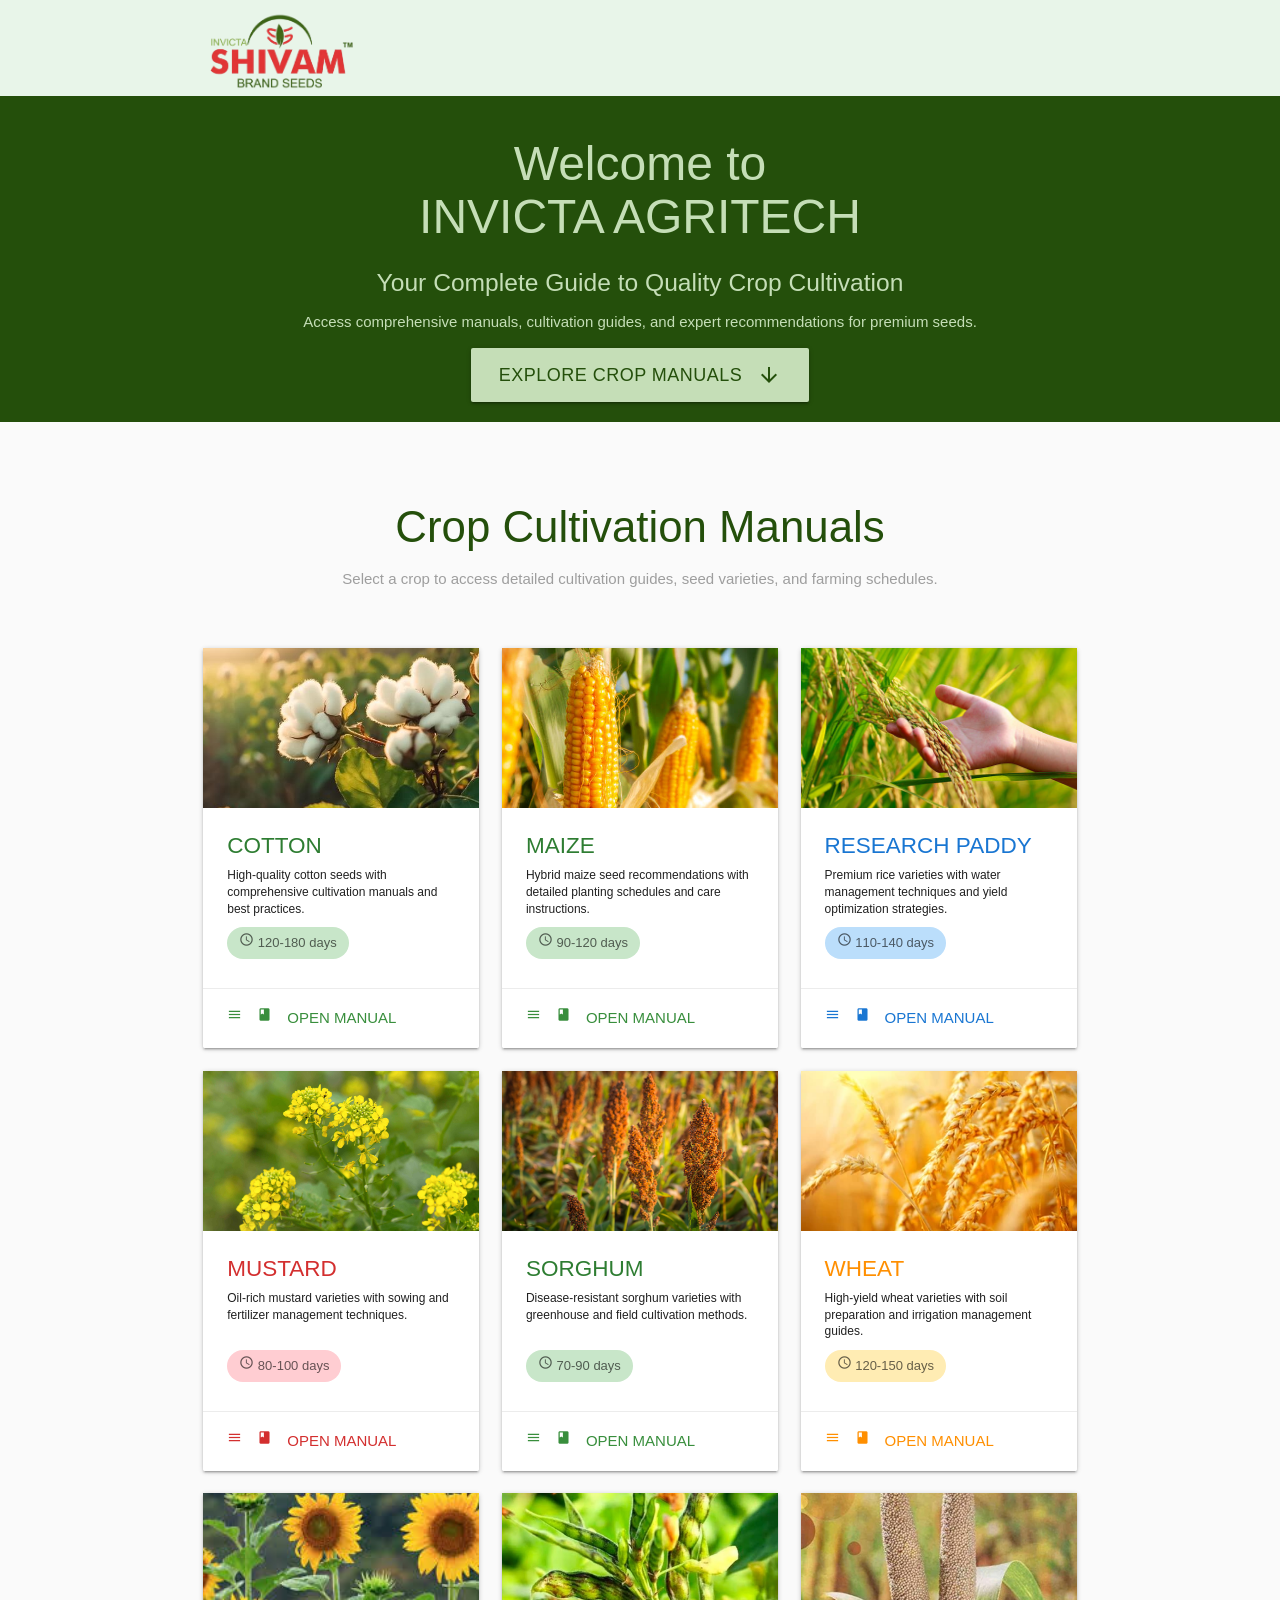
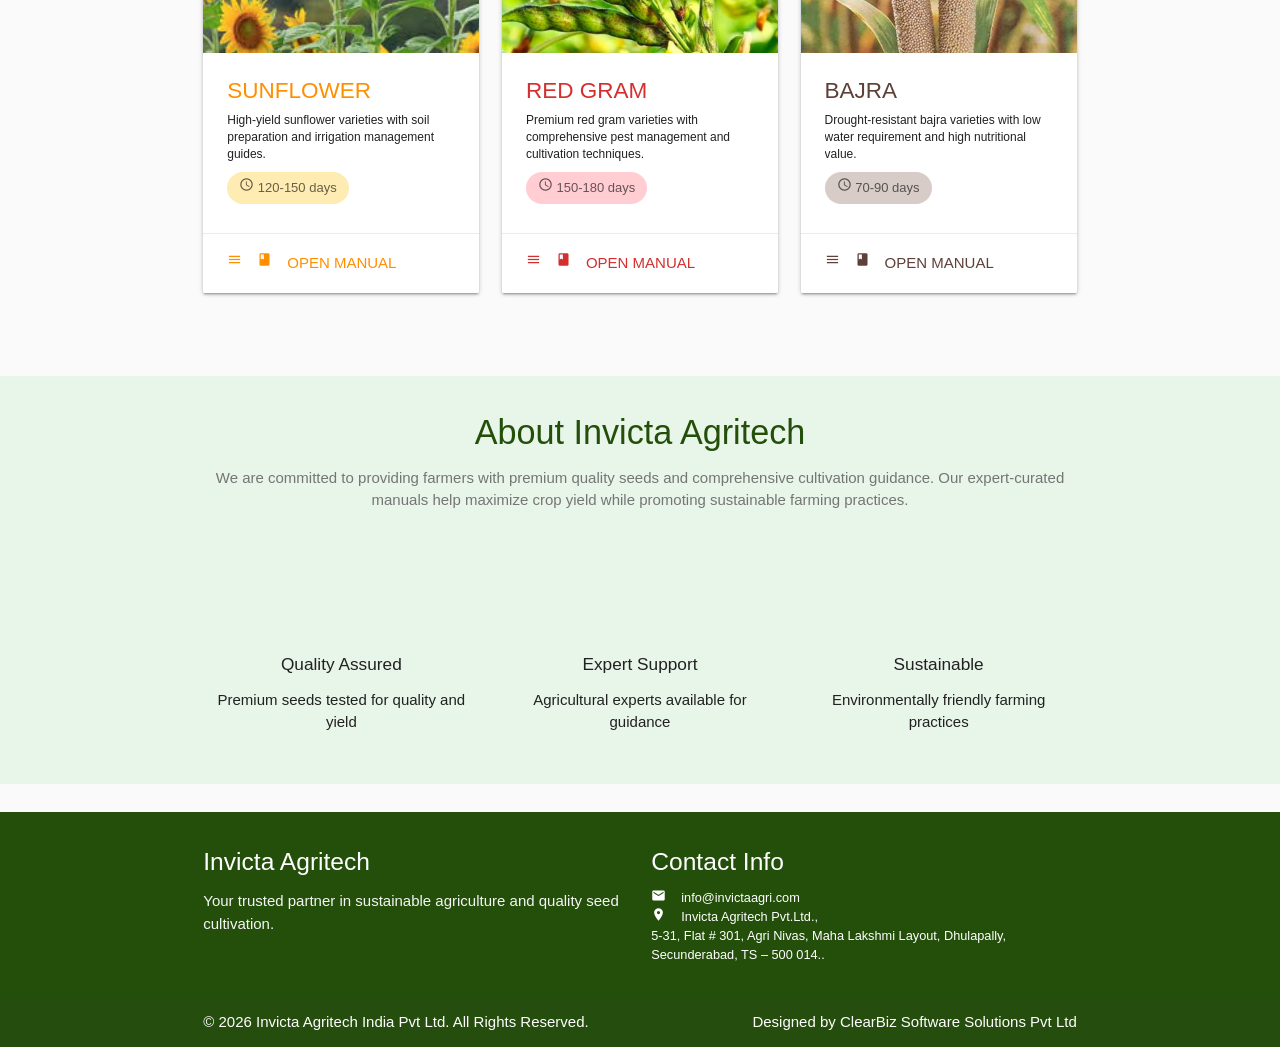
==== index.html @ 0d57b001 "Initial setup" ====
<!DOCTYPE html>
<html lang="en">

<head>
	<meta charset="UTF-8">
	<meta name="viewport" content="width=device-width, initial-scale=1.0">
	<title>INVICTA AGRITECH - Crop Manual Portal</title>

	<link href="https://cdnjs.cloudflare.com/ajax/libs/materialize/1.0.0/css/materialize.min.css" rel="stylesheet">
	<link href="https://fonts.googleapis.com/icon?family=Material+Icons" rel="stylesheet">
	<link href="/styles.css" rel="stylesheet">
</head>

<body>
	<nav class="green lighten-5">
		<div class="nav-wrapper container">
			<a href="#" class="brand-logo">
				<img src="/assets/logo.png" alt="INVICTA AGRITECH Logo"
					style="height: 80px; vertical-align: middle; margin-left: 8px;">
			</a>
		</div>
	</nav>
	<div class="hero-section" id="home" style="background-color:#244F0B;">
		<div class="container">
			<div class="row center-align">
				<div class="col s12">
					<h1 style="color:#c5deb7;">Welcome to <br />INVICTA AGRITECH</h1>
					<h5 style="color:#c5deb7">Your Complete Guide to Quality Crop Cultivation</h5>
					<p class="hide-on-small-only" style="color:#c5deb7;">Access comprehensive manuals, cultivation guides, and expert
						recommendations
						for premium seeds.</p>
					<a href="#crops" class="btn-large" style="background-color:#c5deb7; color:#244F0B; font-size: large;">
						Explore Crop Manuals
						<i class="material-icons right">arrow_downward</i>
					</a>
				</div>
			</div>
		</div>
	</div>

	<main class="container" id="crops">
		<div class="section">
			<div class="row center-align">
				<div class="col s12">
					<h3 style="color:#244F0B;">Crop Cultivation Manuals</h3>
					<p class="grey-text">Select a crop to access detailed cultivation guides, seed varieties, and
						farming schedules.</p>
				</div>
			</div>
		</div>

		<div class="row">
			<div class="col s12 m6 l4">
				<div class="card hoverable">
					<div class="card-image crop-image">
						<img src="/assets/cottonCrop.jpg" alt="Cotton Crop"
							style="height: 250px; width: 100%; object-fit: cover;">
					</div>
					<div class="card-content">
						<span class="card-title green-text text-darken-3">COTTON</span>
						<p>High-quality cotton seeds with comprehensive cultivation manuals and best practices.</p>
						<div class="chip green lighten-4">
							<i class="material-icons tiny">schedule</i>
							120-180 days
						</div>
					</div>
					<div class="card-action">
						<a href="/pop/cotton/" class="green-text text-darken-2">
							<i class="material-icons left tiny">menu_book</i>Open Manual
						</a>
					</div>
				</div>
			</div>

			<div class="col s12 m6 l4">
				<div class="card hoverable">
					<div class="card-image crop-image">
						<img src="/assets/maizeCrop.jpg" alt="Maize Crop"
							style="height: 220px; width: 100%; object-fit: cover;">
					</div>
					<div class="card-content">
						<span class="card-title green-text text-darken-3">MAIZE</span>
						<p>Hybrid maize seed recommendations with detailed planting schedules and care instructions.</p>
						<div class="chip green lighten-4">
							<i class="material-icons tiny">schedule</i>
							90-120 days
						</div>
					</div>
					<div class="card-action">
						<a href="/pop/maize" class="green-text text-darken-2">
							<i class="material-icons left tiny">menu_book</i>Open Manual
						</a>
					</div>
				</div>
			</div>

			<div class="col s12 m6 l4">
				<div class="card hoverable">
					<div class="card-image crop-image">
						<img src="/assets/paddyCrop.jpg" alt="Research Paddy Crop"
							style="height: 200px; width: 100%; object-fit: cover;">
					</div>
					<div class="card-content">
						<span class="card-title blue-text text-darken-2">RESEARCH PADDY</span>
						<p>Premium rice varieties with water management techniques and yield optimization strategies.
						</p>
						<div class="chip blue lighten-4">
							<i class="material-icons tiny">schedule</i>
							110-140 days
						</div>
					</div>
					<div class="card-action">
						<a href="/pop/paddy" class="blue-text text-darken-2">
							<i class="material-icons left tiny">menu_book</i>Open Manual
						</a>
					</div>
				</div>
			</div>

			<div class="col s12 m6 l4">
				<div class="card hoverable">
					<div class="card-image crop-image">
						<img src="/assets/mustardImage.jpg" alt="Mustard Crop"
							style="height: 180px; width: 100%; object-fit: cover;">
					</div>
					<div class="card-content">
						<span class="card-title red-text text-darken-2">MUSTARD</span>
						<p>Oil-rich mustard varieties with sowing and fertilizer management techniques.</p>
						<div class="chip red lighten-4">
							<i class="material-icons tiny">schedule</i>
							80-100 days
						</div>
					</div>
					<div class="card-action">
						<a href="/pop/mustard" class="red-text text-darken-2">
							<i class="material-icons left tiny">menu_book</i>Open Manual
						</a>
					</div>
				</div>
			</div>

			<div class="col s12 m6 l4">
				<div class="card hoverable">
					<div class="card-image crop-image">
						<img src="/assets/sorghumImage.jpg" alt="Sorghum Crop"
							style="height: 190px; width: 100%; object-fit: cover;">
					</div>
					<div class="card-content">
						<span class="card-title green-text text-darken-3">SORGHUM</span>
						<p>Disease-resistant sorghum varieties with greenhouse and field cultivation methods.</p>
						<div class="chip green lighten-4">
							<i class="material-icons tiny">schedule</i>
							70-90 days
						</div>
					</div>
					<div class="card-action">
						<a href="/pop/sorghum" class="green-text text-darken-2">
							<i class="material-icons left tiny">menu_book</i>Open Manual
						</a>
					</div>
				</div>
			</div>

			<div class="col s12 m6 l4">
				<div class="card hoverable">
					<div class="card-image crop-image">
						<img src="/assets/wheatCrop.webp" alt="Wheat Crop"
							style="height: 240px; width: 100%; object-fit: cover;">
					</div>
					<div class="card-content">
						<span class="card-title amber-text text-darken-3">WHEAT</span>
						<p>High-yield wheat varieties with soil preparation and irrigation management guides.</p>
						<div class="chip amber lighten-4">
							<i class="material-icons tiny">schedule</i>
							120-150 days
						</div>
					</div>
					<div class="card-action">
						<a href="/pop/wheat" class="amber-text text-darken-3">
							<i class="material-icons left tiny">menu_book</i>Open Manual
						</a>
					</div>
				</div>
			</div>

			<div class="col s12 m6 l4">
				<div class="card hoverable">
					<div class="card-image crop-image">
						<img src="/assets/SunflowerImage.jpg" alt="Sunflower Crop"
							style="height: 240px; width: 100%; object-fit: cover;">
					</div>
					<div class="card-content">
						<span class="card-title amber-text text-darken-3">SUNFLOWER</span>
						<p>High-yield sunflower varieties with soil preparation and irrigation management guides.</p>
						<div class="chip amber lighten-4">
							<i class="material-icons tiny">schedule</i>
							120-150 days
						</div>
					</div>
					<div class="card-action">
						<a href="/pop/sunflower" class="amber-text text-darken-3">
							<i class="material-icons left tiny">menu_book</i>Open Manual
						</a>
					</div>
				</div>
			</div>

			<div class="col s12 m6 l4">
				<div class="card hoverable">
					<div class="card-image crop-image">
						<img src="/assets/redgram.jpg" alt="Red Gram Crop"
							style="height: 240px; width: 100%; object-fit: cover;">
					</div>
					<div class="card-content">
						<span class="card-title red-text text-darken-2">RED GRAM</span>
						<p>Premium red gram varieties with comprehensive pest management and cultivation techniques.</p>
						<div class="chip red lighten-4">
							<i class="material-icons tiny">schedule</i>
							150-180 days
						</div>
					</div>
					<div class="card-action">
						<a href="/pop/redGram" class="red-text text-darken-2">
							<i class="material-icons left tiny">menu_book</i>Open Manual
						</a>
					</div>
				</div>
			</div>

			<div class="col s12 m6 l4">
				<div class="card hoverable">
					<div class="card-image crop-image">
						<img src="/assets/bajra.jpg" alt="Bajra Crop"
							style="height: 240px; width: 100%; object-fit: cover;">
					</div>
					<div class="card-content">
						<span class="card-title brown-text text-darken-2">BAJRA</span>
						<p>Drought-resistant bajra varieties with low water requirement and high nutritional value.</p>
						<div class="chip brown lighten-4">
							<i class="material-icons tiny">schedule</i>
							70-90 days
						</div>
					</div>
					<div class="card-action">
						<a href="/pop/bajra" class="brown-text text-darken-2">
							<i class="material-icons left tiny">menu_book</i>Open Manual
						</a>
					</div>
				</div>
			</div>
		</div>
	</main>

	<div id="about" class="section green lighten-5">
		<div class="container">
			<div class="row">
				<div class="col s12 center-align">
					<h4 style="color: #244F0B;">About Invicta Agritech</h4>
					<p class="grey-text text-darken-1">
						We are committed to providing farmers with premium quality seeds and comprehensive cultivation
						guidance. Our expert-curated manuals help maximize crop yield while promoting sustainable
						farming
						practices.
					</p>
				</div>
			</div>
			<div class="row">
				<div class="col s12 m4 center-align">
					<i class="material-icons large" style="color:#244F0B;">verified</i>
					<h6>Quality Assured</h6>
					<p>Premium seeds tested for quality and yield</p>
				</div>
				<div class="col s12 m4 center-align">
					<i class="material-icons large" style="color:#244F0B;">support</i>
					<h6>Expert Support</h6>
					<p>Agricultural experts available for guidance</p>
				</div>
				<div class="col s12 m4 center-align">
					<i class="material-icons large" style="color:#244F0B;">eco</i>
					<h6>Sustainable</h6>
					<p>Environmentally friendly farming practices</p>
				</div>
			</div>
		</div>
	</div>

	<footer class="page-footer darken-2" style="background-color:#244F0B;">
		<div class="container">
			<div class="row">
				<div class="col s12 m6">
					<h5 class="white-text">Invicta Agritech</h5>
					<p class="grey-text text-lighten-4">
						Your trusted partner in sustainable agriculture and quality seed cultivation.
					</p>
				</div>
				<div class="col s12 m6">
					<h5 class="white-text">Contact Info</h5>
					<ul>
						<li><i class="material-icons left tiny">email</i>info@invictaagri.com</li>
						<li><i class="material-icons left tiny">location_on</i>Invicta Agritech Pvt.Ltd.,<br>
							5-31, Flat # 301, Agri Nivas, Maha Lakshmi Layout, Dhulapally,<br/> Secunderabad, TS – 500 014..
						</li>
					</ul>
				</div>
			</div>
		</div>
		<div class="footer-copyright">
			<div class="container">
				<div class="row" style="margin:0;">
					<div class="col s12 m6">
						<p class="white-text" style="margin:0;">© 2026 Invicta Agritech India Pvt Ltd. All Rights Reserved.</p>
					</div>
					<div class="col s12 m6 right-align">
						<p class="white-text" style="margin:0;">Designed by ClearBiz Software Solutions Pvt Ltd</p>
					</div>
				</div>
			</div>
		</div>
	</footer>

	<script src="https://cdnjs.cloudflare.com/ajax/libs/materialize/1.0.0/js/materialize.min.js"></script>
	<script src="/main.js"></script>
</body>

</html>
---- styles.css ----
/* css/styles.css
   Styling and small animations for the static seed manual site.
   Edit colors, spacing and typography here.
*/

/* Page layout */
html, body {
  height: 100%;
  margin: 0;
  font-family: "Roboto", "Helvetica", "Arial", sans-serif;
  -webkit-font-smoothing: antialiased;
  -moz-osx-font-smoothing: grayscale;
}

body {
  display: flex;
  flex-direction: column;
  min-height: 100vh;
  background: #fafafa;
  color: #212121;
}

/* Main content area grows to fill page, footer stays at bottom */
main {
  flex: 1 0 auto;
  padding-top: 24px;
  padding-bottom: 48px;
}

/* Fixed card dimensions for uniform appearance */
.card {
  height: 400px !important;
  display: flex;
  flex-direction: column;
}

/* Crop card image area — keep consistent height */
.crop-image {
  height: 160px;
  display: flex;
  align-items: center;
  justify-content: center;
  overflow: hidden;
  background-position: center;
  background-size: cover;
  flex-shrink: 0;
}

/* If you use SVG placeholders inside .card-image, ensure they scale */
.crop-image svg {
  width: 100%;
  height: 100%;
}

/* Fixed card content area */
.card-content {
  flex: 1;
  display: flex;
  flex-direction: column;
  padding: 16px;
  height: 180px;
  overflow: hidden;
}

/* Card title styling */
.card-title {
  font-size: 1.5rem !important;
  font-weight: 500 !important;
  margin-bottom: 8px !important;
  line-height: 1.2 !important;
}

/* Card description text */
.card-content p {
  flex: 1;
  font-size: 0.8rem;
  line-height: 1.4;
  margin-bottom: 12px;
  overflow: hidden;
  display: -webkit-box;
  -webkit-line-clamp: 3;
  line-clamp: 3;
  -webkit-box-orient: vertical;
}

/* Chip positioning */
.card-content .chip {
  margin-top: auto;
  align-self: flex-start;
}

/* Fixed card action area */
.card-action {
  height: 60px;
  display: flex;
  align-items: center;
  padding: 16px;
  flex-shrink: 0;
}

/* Language cards behave like buttons */
/* Legacy language-card styles removed (replaced by tabs) */

/* Language tabs */
#language-tabs {
  background: transparent;
  box-shadow: none;
}


/* make anchors fill the tab and center text */
#language-tabs .tab a {
  color: #444;
  font-weight: 600;
  border-radius: 6px 6px 0 0;
  padding: 10px 12px;
  display: block;
  width: 100%;
  box-sizing: border-box;
  text-align: center;
  transition: transform 160ms ease, box-shadow 160ms ease, opacity 160ms ease;
}

#language-tabs .tab a:hover {
  transform: translateY(-3px);
}

/* Distribute tabs evenly across the available width (6 tabs -> 16.6667%) */
#language-tabs .tabs .tab {
  width: calc(100% / 6) !important;
  float: left !important;
  display: block !important;
}

/* Active state styling - default active look */
#language-tabs .tab a.active {
  box-shadow: 0 6px 18px rgba(0,0,0,0.12);
  transform: translateY(0);
  color: #fff !important; /* ensure contrast when active */
}

/* Per-language active background using data-lang attribute on the <a> */
#language-tabs .tab a.active[data-lang="en"] { background-color: #f57c00; }
#language-tabs .tab a.active[data-lang="hi"] { background-color: #43a047; }
#language-tabs .tab a.active[data-lang="te"] { background-color: #0288d1; }
#language-tabs .tab a.active[data-lang="ta"] { background-color: #d32f2f; }
#language-tabs .tab a.active[data-lang="kn"] { background-color: #6a1b9a; }
#language-tabs .tab a.active[data-lang="mr"] { background-color: #00796b; }

/* Responsive: on very small screens allow horizontal scroll instead of forcing tiny tabs */
@media (max-width: 600px) {
  #language-tabs .tabs {
    overflow-x: auto;
    white-space: nowrap;
  }
  #language-tabs .tabs .tab {
    width: auto !important;
    display: inline-block !important;
    float: none !important;
  }
  #language-tabs .tab a {
    display: inline-block;
    padding: 10px 14px;
  }
}

/* Per-language colors (background on active) */
.lang-en { background-color: #244F0B; color: #fff !important; } /* green (darken-2) */
.lang-hi { background-color: #43a047; color: #fff !important; } /* green */
.lang-te { background-color: #0288d1; color: #fff !important; } /* blue */
.lang-ta { background-color: #d32f2f; color: #fff !important; } /* red */
.lang-kn { background-color: #6a1b9a; color: #fff !important; } /* purple */
.lang-mr { background-color: #00796b; color: #fff !important; } /* teal */

/* Note: active state is styled above (consolidated) */

/* We will toggle per-language classes on the active link via JS to apply background color */

/* Tabs responsiveness: allow horizontal scroll on very small screens */
#language-tabs .tabs {
  overflow-x: auto;
  white-space: nowrap;
}
#language-tabs .tab {
  display: inline-block !important;
  float: none !important;
}

/* Manual section animation: starts hidden, .show toggles fade-in */
#manual-section {
  transition: opacity 400ms ease, transform 400ms ease;
  transform: translateY(8px);
  opacity: 0;
  margin-top: 18px;
  padding: 18px;
  border-radius: 6px;
  background: #ffffff;
  box-shadow: 0 2px 10px rgba(0,0,0,0.04);
}

/* visible state */
#manual-section.show {
  opacity: 1;
  transform: translateY(0);
}

/* breadcrumb small text style */
#breadcrumb {
  margin-bottom: 10px;
  font-size: 0.95rem;
}

/* Manual content readable line spacing */
#manual-content h6 {
  margin-top: 16px;
  margin-bottom: 6px;
  font-weight: 600;
}
#manual-content p {
  margin: 0 0 12px 0;
  line-height: 1.6;
  font-size: 0.85rem;
}

/* Reduce font sizes for ul, li, and table tr elements */
ul, li {
  font-size: 0.85rem; /* Adjusted font size */
}

table tr {
  font-size: 0.85rem; /* Adjusted font size */
}

/* Responsive tweaks - mobile-first */
/* For medium screens (tablet) we rely on Materialize grid */
@media (min-width: 600px) {
  main {
    padding-top: 28px;
  }
}

/* Desktop: larger paddings */
@media (min-width: 992px) {
  main {
    padding-top: 36px;
  }
}

/* Responsive tweaks for smaller screens */
@media (max-width: 600px) {
  .hero-section h1 {
    font-size: 2rem; /* Decreased font size for mobile view */
  }
  .hero-section h5 {
    font-size: 1rem; /* Decreased font size for mobile view */
  }

  .section .card-panel {
    padding: 0.5rem !important; /* Reduce padding */
    background-size: cover !important;
  }

  .section .card-panel h4 {
    font-size: 1.5rem !important; /* Smaller font size for header */
    margin-bottom: 0.3rem !important; /* Adjust margin */
  }

  .section .card-panel p {
    font-size: 0.75rem !important; /* Smaller font size for description */
  }
}

/* Mobile-specific styles for language grid */
@media (max-width: 600px) {
  .lang-tab {
    display: block;
    width: 100%;
    margin: 8px 0;
    text-align: center;
    font-weight: bold;
    border-radius: 4px;
    padding: 10px;
    color: #fff;
    transition: background-color 0.3s ease;
  }

  .lang-tab[data-lang="en"] { background-color: #244F0B; } /* green */
  .lang-tab[data-lang="hi"] { background-color: #43a047; } /* green */
  .lang-tab[data-lang="te"] { background-color: #0288d1; } /* blue */
  .lang-tab[data-lang="ta"] { background-color: #d32f2f; } /* red */
  .lang-tab[data-lang="kn"] { background-color: #6a1b9a; } /* purple */
  .lang-tab[data-lang="mr"] { background-color: #00796b; } /* teal */

  .lang-tab:hover {
    filter: brightness(1.1);
  }
}

/* Footer style */
.page-footer {
  margin-top: 28px;
}

/* Utility */
.text-muted {
  color: #616161;
}
.small {
  font-size: 0.9rem;
}

/* Styling for hero-section h1 */
.hero-section h1 {
  font-size: 48px; /* Default font size for normal view */
}

/* Responsive styling for smaller screens */
@media (max-width: 600px) {
  .hero-section h1 {
    font-size: 30px; /* Font size for mobile view */
  }
  .container h3 {
  font-size: 1.92rem; 
}
}

/* Ensure strong tags render bold text */
strong {
  font-weight: bold;
}

/* --- End of styles.css --- */

/* Navbar sizing overrides to fit larger logo */
/* Increase default nav height (Materialize default is 64px) */
nav {
  height: 96px;
  line-height: 96px;
}
nav .nav-wrapper {
  height: 96px;
}
/* Ensure brand area and links match the new height */
nav .brand-logo {
  line-height: 96px;
}
nav ul a {
  height: 96px;
  line-height: 96px;
}
nav .sidenav-trigger {
  height: 96px;
  line-height: 96px;
}
/* Logo image can be increased; keep it inside the bar */
nav .brand-logo img {
  display: inline-block;
  max-height: 140px; /* a little less than 96px to add breathing room */
  height: auto; /* allow inline style height to work if present */
  vertical-align: middle;
}

/* Slightly reduce height on small screens for better ergonomics */
@media (max-width: 600px) {
  nav {
    height: 72px;
    line-height: 72px;
  }
  nav .nav-wrapper,
  nav .brand-logo,
  nav ul a,
  nav .sidenav-trigger {
    height: 72px;
    line-height: 72px;
  }
  nav .brand-logo img {
    max-height: 64px;
  }
}
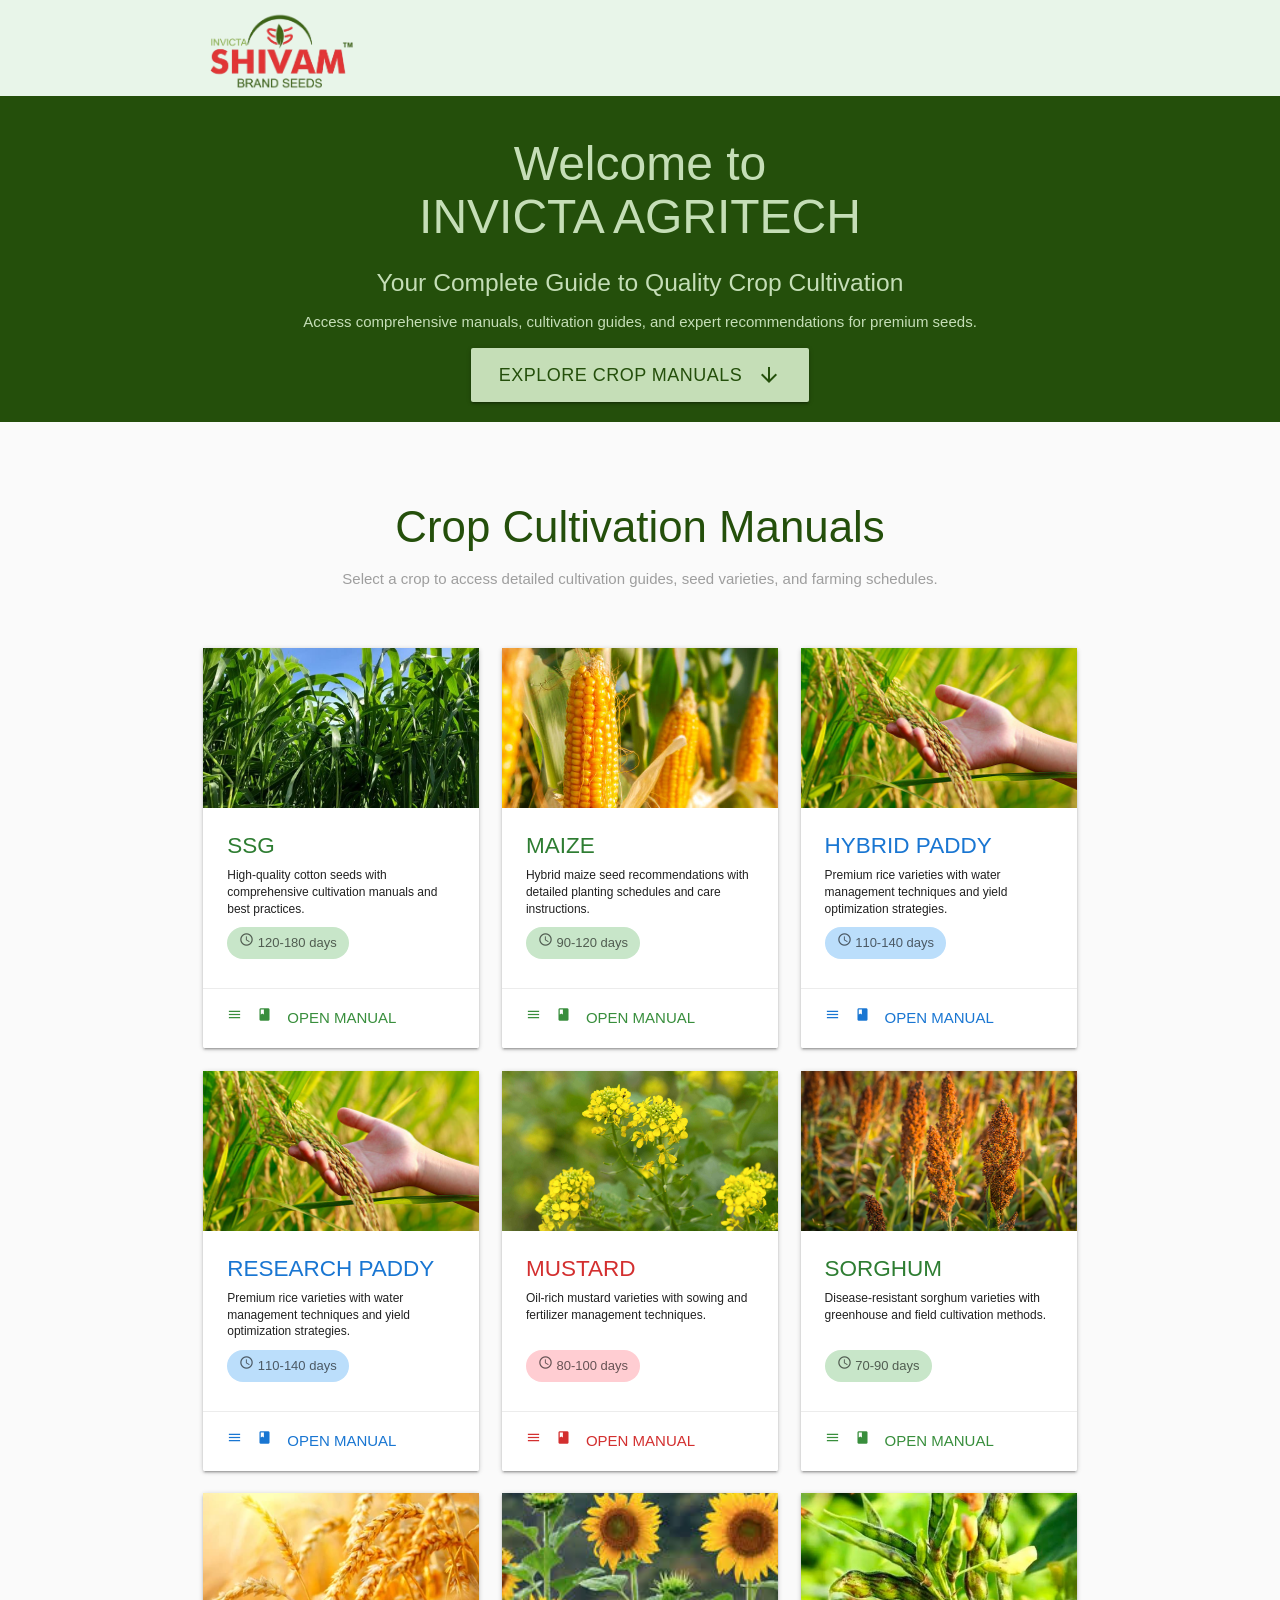
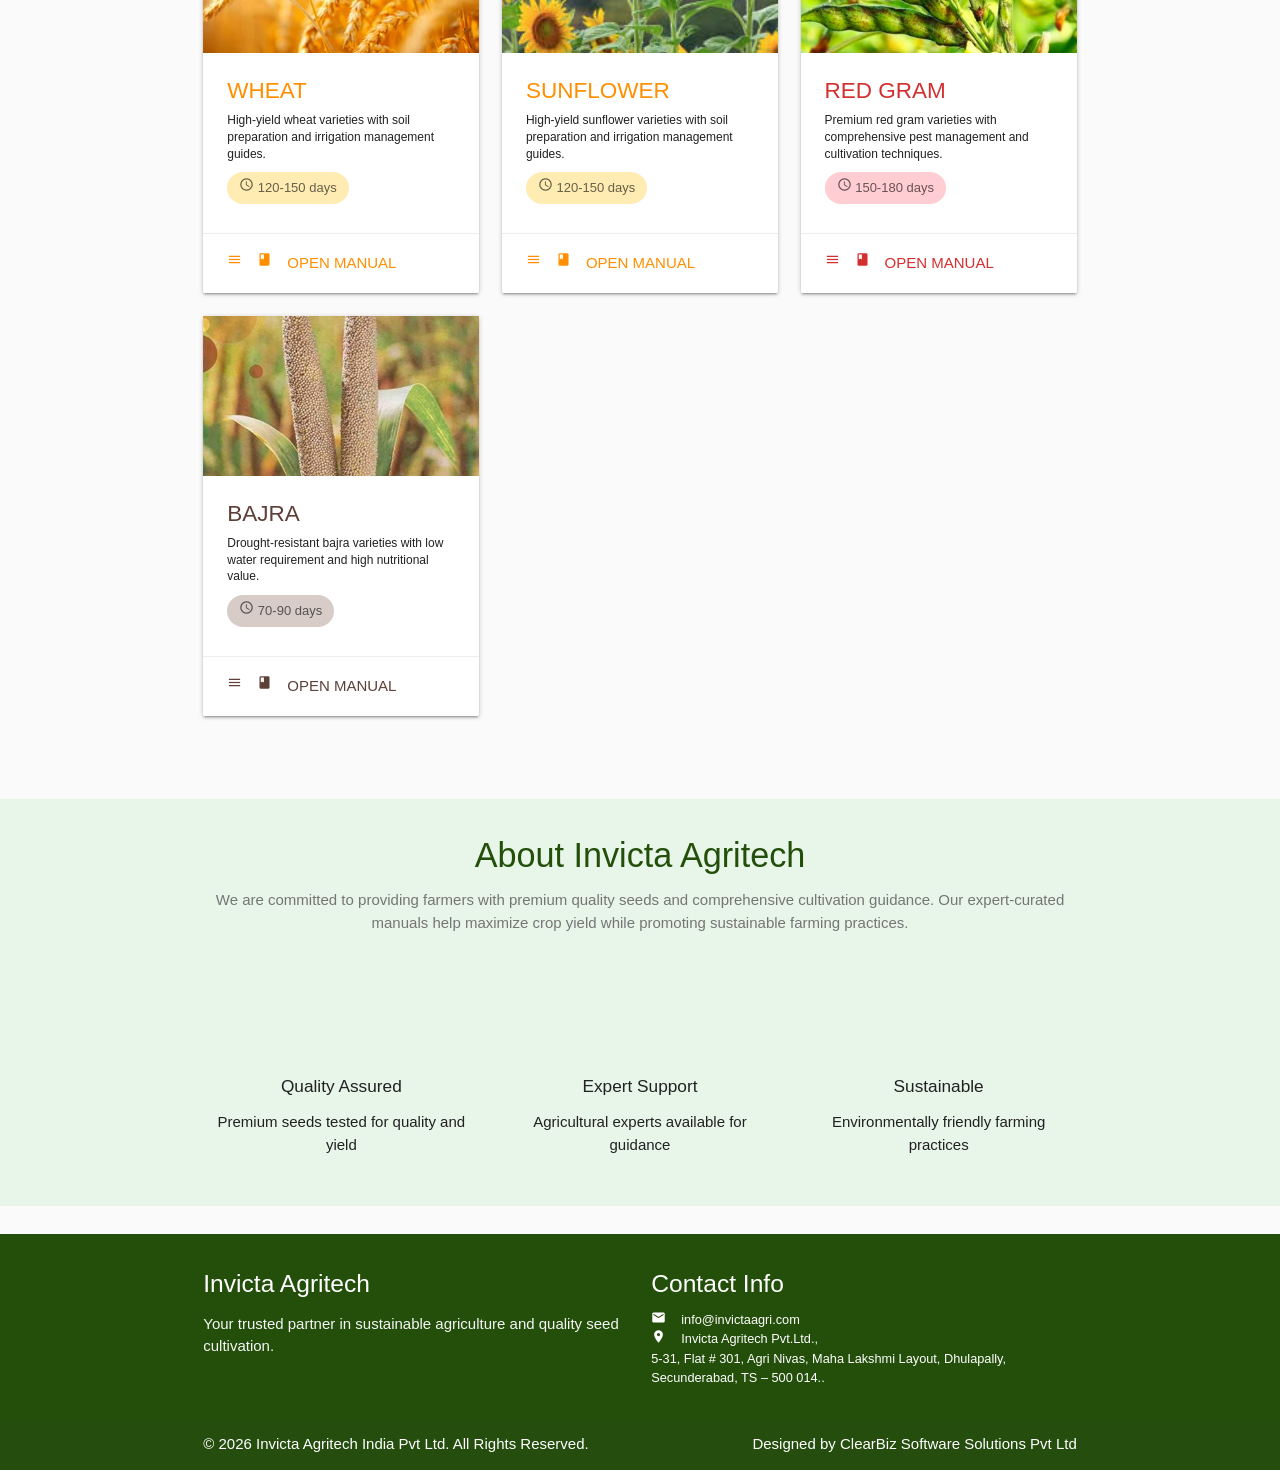
==== commit ffdde2ca: "Added SSG screen" ====
--- a/index.html
+++ b/index.html
@@ -53,11 +53,11 @@
 			<div class="col s12 m6 l4">
 				<div class="card hoverable">
 					<div class="card-image crop-image">
-						<img src="/assets/cottonCrop.jpg" alt="Cotton Crop"
+						<img src="/assets/ssg.jpg" alt="Cotton Crop"
 							style="height: 250px; width: 100%; object-fit: cover;">
 					</div>
 					<div class="card-content">
-						<span class="card-title green-text text-darken-3">COTTON</span>
+						<span class="card-title green-text text-darken-3">SSG</span>
 						<p>High-quality cotton seeds with comprehensive cultivation manuals and best practices.</p>
 						<div class="chip green lighten-4">
 							<i class="material-icons tiny">schedule</i>
@@ -65,7 +65,7 @@
 						</div>
 					</div>
 					<div class="card-action">
-						<a href="/pop/cotton/" class="green-text text-darken-2">
+						<a href="/pop/ssg/" class="green-text text-darken-2">
 							<i class="material-icons left tiny">menu_book</i>Open Manual
 						</a>
 					</div>
@@ -88,6 +88,28 @@
 					</div>
 					<div class="card-action">
 						<a href="/pop/maize" class="green-text text-darken-2">
+							<i class="material-icons left tiny">menu_book</i>Open Manual
+						</a>
+					</div>
+				</div>
+			</div>
+						<div class="col s12 m6 l4">
+				<div class="card hoverable">
+					<div class="card-image crop-image">
+						<img src="/assets/paddyCrop.jpg" alt="Research Paddy Crop"
+							style="height: 200px; width: 100%; object-fit: cover;">
+					</div>
+					<div class="card-content">
+						<span class="card-title blue-text text-darken-2">HYBRID PADDY</span>
+						<p>Premium rice varieties with water management techniques and yield optimization strategies.
+						</p>
+						<div class="chip blue lighten-4">
+							<i class="material-icons tiny">schedule</i>
+							110-140 days
+						</div>
+					</div>
+					<div class="card-action">
+						<a href="/pop/paddy" class="blue-text text-darken-2">
 							<i class="material-icons left tiny">menu_book</i>Open Manual
 						</a>
 					</div>
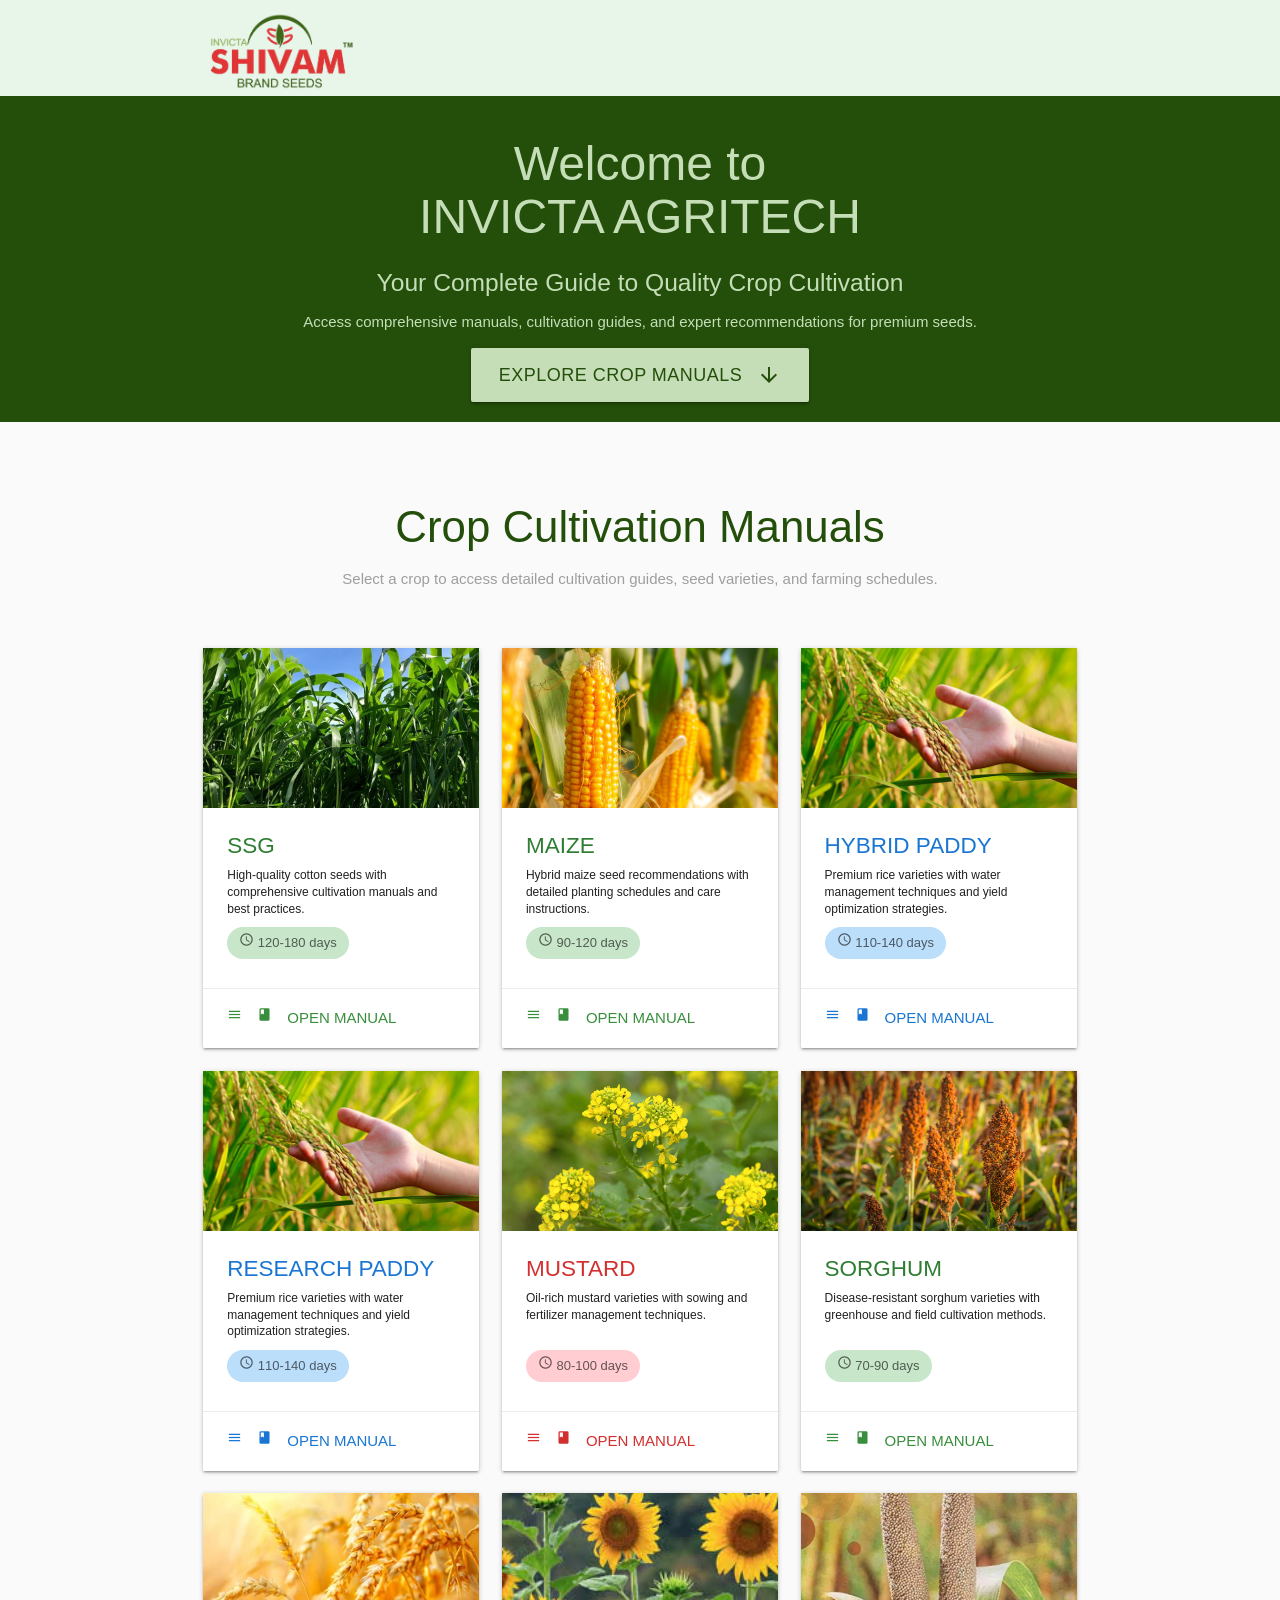
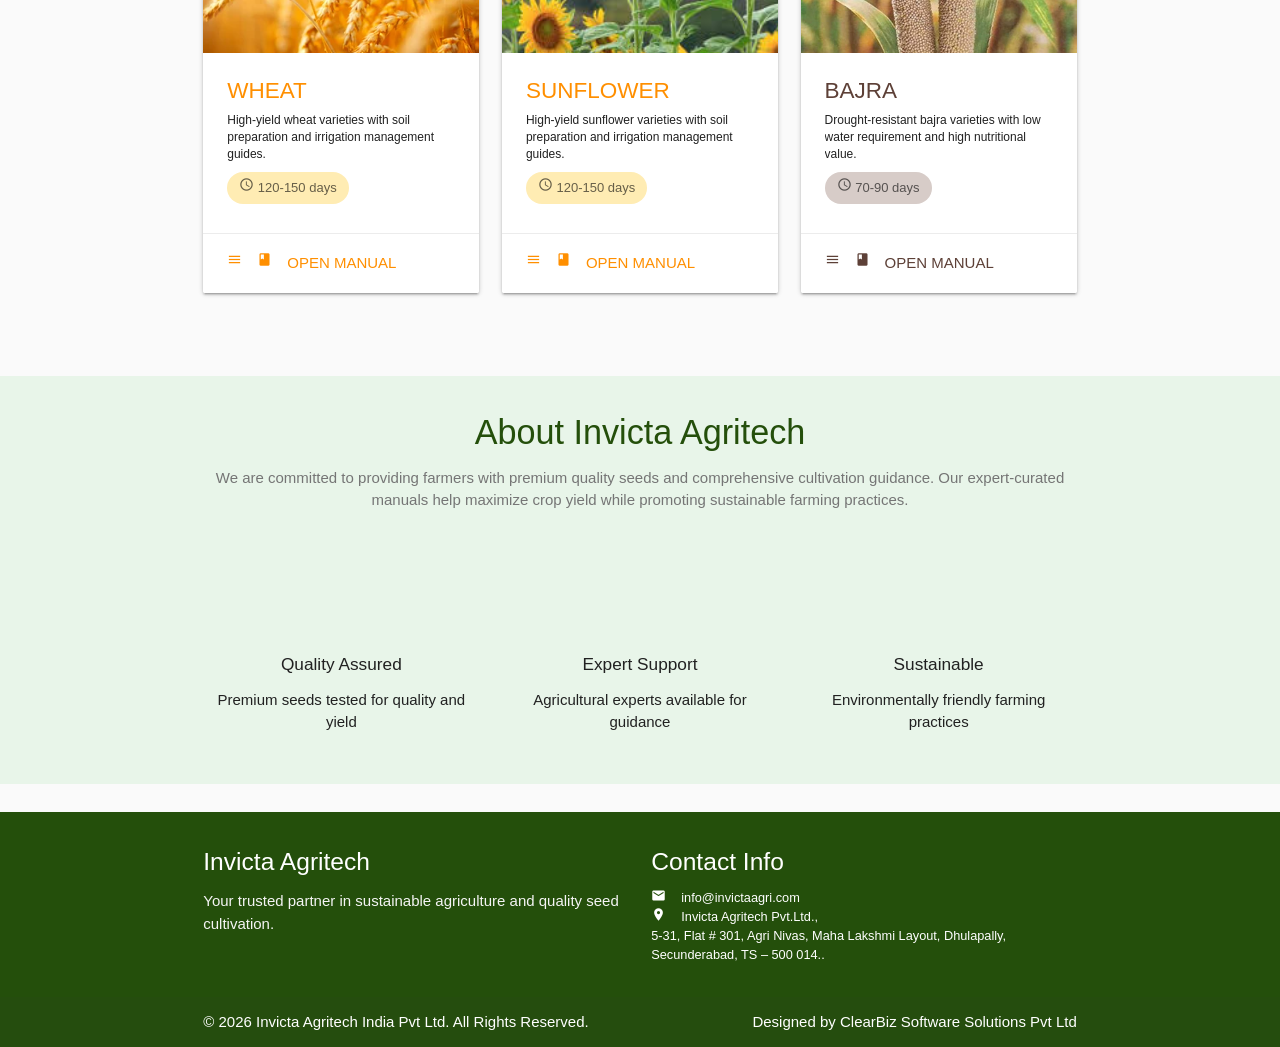
==== commit 1ef815ef: "removed unused code" ====
--- a/index.html
+++ b/index.html
@@ -230,28 +230,6 @@
 			<div class="col s12 m6 l4">
 				<div class="card hoverable">
 					<div class="card-image crop-image">
-						<img src="/assets/redgram.jpg" alt="Red Gram Crop"
-							style="height: 240px; width: 100%; object-fit: cover;">
-					</div>
-					<div class="card-content">
-						<span class="card-title red-text text-darken-2">RED GRAM</span>
-						<p>Premium red gram varieties with comprehensive pest management and cultivation techniques.</p>
-						<div class="chip red lighten-4">
-							<i class="material-icons tiny">schedule</i>
-							150-180 days
-						</div>
-					</div>
-					<div class="card-action">
-						<a href="/pop/redGram" class="red-text text-darken-2">
-							<i class="material-icons left tiny">menu_book</i>Open Manual
-						</a>
-					</div>
-				</div>
-			</div>
-
-			<div class="col s12 m6 l4">
-				<div class="card hoverable">
-					<div class="card-image crop-image">
 						<img src="/assets/bajra.jpg" alt="Bajra Crop"
 							style="height: 240px; width: 100%; object-fit: cover;">
 					</div>
